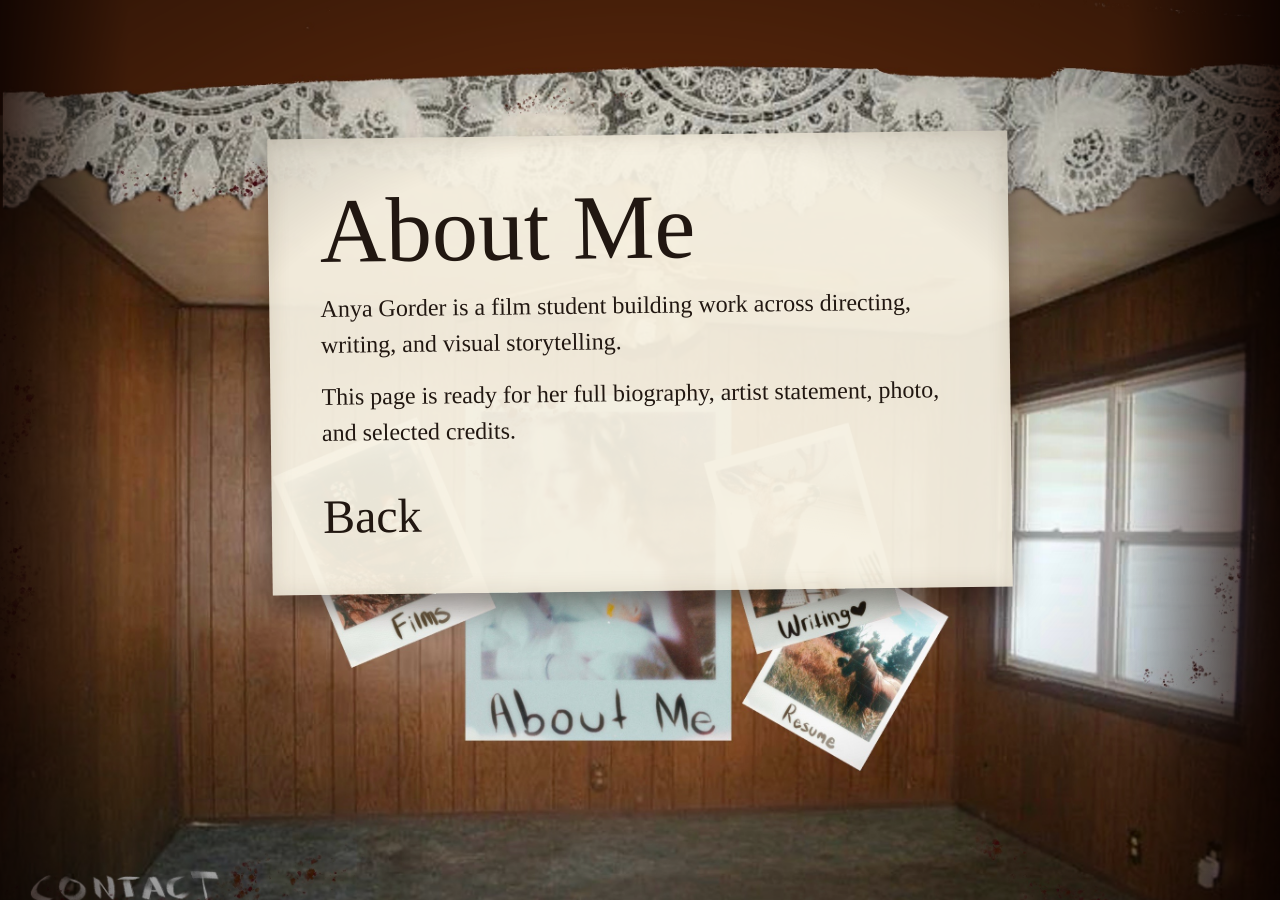
==== about.html @ 98b4d47c "Initial Anya portfolio site" ====
<!doctype html>
<html lang="en">
  <head>
    <meta charset="utf-8">
    <meta name="viewport" content="width=device-width, initial-scale=1">
    <title>About Me | Anya Gorder</title>
    <link rel="stylesheet" href="styles.css">
  </head>
  <body class="content-page">
    <main class="room">
      <div class="paint-strip" aria-hidden="true"></div>
      <div class="lace" aria-hidden="true"></div>
      <div class="ceiling"><div class="fan" aria-hidden="true"><span></span><span></span><span></span><span></span><i></i></div></div>
      <div class="back-wall" aria-hidden="true"></div>
      <div class="left-wall" aria-hidden="true"></div>
      <div class="right-wall" aria-hidden="true"><div class="window"><span></span><span></span><span></span><span></span></div></div>
      <div class="floor" aria-hidden="true"></div>
      <section class="page-panel">
        <h1>About Me</h1>
        <p>Anya Gorder is a film student building work across directing, writing, and visual storytelling.</p>
        <p>This page is ready for her full biography, artist statement, photo, and selected credits.</p>
        <a class="back-home" href="index.html">Back</a>
      </section>
    </main>
  </body>
</html>
---- styles.css ----
:root {
  --paper: #f5f2e8;
  --ink: #1d1712;
  --blood: #661116;
}

* {
  box-sizing: border-box;
}

html,
body {
  min-height: 100%;
  margin: 0;
}

body {
  background: #170d08;
  color: var(--paper);
  font-family: "Marker Felt", "Bradley Hand", "Comic Sans MS", cursive;
  overflow-x: hidden;
}

a {
  color: inherit;
}

.room {
  position: relative;
  min-height: 100svh;
  width: 100vw;
  overflow: hidden;
  background: #170d08 url("assets/Background.jpeg") center center / cover no-repeat;
  isolation: isolate;
}

.room::before {
  content: "";
  position: absolute;
  inset: 0;
  pointer-events: none;
  background:
    radial-gradient(circle at 12% 96%, rgba(255, 255, 255, 0.16), transparent 2.5%),
    radial-gradient(circle at 96% 96%, rgba(255, 255, 255, 0.16), transparent 1.6%),
    linear-gradient(90deg, rgba(35, 14, 7, 0.8), transparent 10%, transparent 88%, rgba(35, 14, 7, 0.9)),
    radial-gradient(ellipse at center, transparent 48%, rgba(0, 0, 0, 0.46) 100%);
  mix-blend-mode: multiply;
  z-index: 20;
}

.home-page .room::before {
  display: none;
}

.paint-strip,
.lace,
.ceiling,
.back-wall,
.left-wall,
.right-wall,
.floor,
.speckles {
  display: none;
}

.paint-strip {
  position: absolute;
  top: 2.3%;
  left: -1.5%;
  width: 103%;
  height: 9.2%;
  background: #5b2308;
  border-top: 10px solid #050505;
  border-bottom: 10px solid #050505;
  clip-path: polygon(0 0, 11% 0, 14% 3%, 15% 17%, 15.3% 54%, 14.5% 67%, 23% 63%, 42% 58%, 58% 58%, 70% 62%, 86% 67%, 100% 64%, 100% 100%, 0 100%);
  transform: rotate(-0.8deg);
  z-index: 10;
}

.paint-strip::after {
  content: "";
  position: absolute;
  inset: 6px 0 auto 14.4%;
  height: 9px;
  background: #020202;
  transform: rotate(0.6deg);
}

.lace {
  position: absolute;
  top: 10.6%;
  left: 0;
  right: 0;
  height: 15.7%;
  z-index: 9;
  opacity: 0.92;
  filter: contrast(1.35) grayscale(0.7);
  background:
    radial-gradient(circle at 6% 58%, transparent 0 39px, rgba(236, 236, 226, 0.9) 40px 65px, transparent 66px),
    radial-gradient(circle at 14% 10%, transparent 0 35px, rgba(236, 236, 226, 0.88) 36px 61px, transparent 62px),
    radial-gradient(circle at 24% 54%, transparent 0 46px, rgba(236, 236, 226, 0.9) 47px 77px, transparent 78px),
    radial-gradient(circle at 34% 12%, transparent 0 39px, rgba(236, 236, 226, 0.9) 40px 66px, transparent 67px),
    radial-gradient(circle at 47% 57%, transparent 0 51px, rgba(236, 236, 226, 0.92) 52px 83px, transparent 84px),
    radial-gradient(circle at 61% 8%, transparent 0 38px, rgba(236, 236, 226, 0.86) 39px 64px, transparent 65px),
    radial-gradient(circle at 75% 56%, transparent 0 48px, rgba(236, 236, 226, 0.9) 49px 78px, transparent 79px),
    radial-gradient(circle at 89% 14%, transparent 0 40px, rgba(236, 236, 226, 0.88) 41px 66px, transparent 67px),
    repeating-radial-gradient(circle at 50% 0%, rgba(30, 30, 30, 0.36) 0 2px, transparent 3px 11px),
    linear-gradient(180deg, #d8d9cf, #efeee4 39%, rgba(238, 238, 229, 0.86) 67%, transparent 68%);
  background-size: auto, auto, auto, auto, auto, auto, auto, auto, 145px 145px, auto;
  clip-path: polygon(0 0, 100% 0, 100% 68%, 98% 63%, 96% 85%, 93% 66%, 90% 75%, 87% 61%, 84% 83%, 81% 65%, 78% 72%, 75% 57%, 71% 84%, 68% 63%, 64% 76%, 61% 58%, 57% 83%, 53% 63%, 49% 74%, 45% 58%, 41% 82%, 38% 61%, 34% 77%, 31% 60%, 27% 86%, 23% 64%, 20% 75%, 16% 59%, 13% 86%, 9% 66%, 6% 76%, 3% 63%, 0 75%);
}

.ceiling {
  position: absolute;
  top: 13%;
  left: 2.5%;
  width: 95%;
  height: 33%;
  background:
    radial-gradient(ellipse at 51% 43%, rgba(255, 246, 207, 0.22), transparent 24%),
    linear-gradient(180deg, #a98962, #b69570 57%, #8a6545);
  clip-path: polygon(7% 0, 93% 0, 100% 79%, 76% 100%, 25% 98%, 0 78%);
  box-shadow: inset 0 -12px 24px rgba(34, 13, 4, 0.4);
  z-index: 1;
}

.fan {
  position: absolute;
  top: 26%;
  left: 50%;
  width: 15.5vw;
  height: 13vw;
  transform: translateX(-50%) rotate(3deg);
  opacity: 0.82;
}

.fan span {
  position: absolute;
  left: 50%;
  top: 47%;
  width: 12vw;
  height: 1.2vw;
  transform-origin: left center;
  border-radius: 60% 12% 12% 60%;
  background: linear-gradient(90deg, #d6af6a, #b58039);
  box-shadow: 0 2px 8px rgba(41, 19, 6, 0.35);
}

.fan span:nth-child(1) {
  transform: rotate(6deg);
}

.fan span:nth-child(2) {
  transform: rotate(95deg);
}

.fan span:nth-child(3) {
  transform: rotate(184deg);
}

.fan span:nth-child(4) {
  transform: rotate(273deg);
}

.fan i {
  position: absolute;
  top: 37%;
  left: 45%;
  width: 3.5vw;
  height: 3.5vw;
  border-radius: 50%;
  background:
    radial-gradient(circle at 45% 68%, #fff7d9 0 20%, transparent 21%),
    radial-gradient(circle at 72% 51%, #fff7d9 0 17%, transparent 18%),
    #bd8b47;
  box-shadow: 0 0 0 1.5vw rgba(150, 86, 36, 0.34);
}

.back-wall,
.left-wall,
.right-wall,
.floor {
  position: absolute;
  z-index: 0;
}

.back-wall {
  left: 14%;
  right: 14%;
  top: 31.8%;
  height: 56%;
  background:
    repeating-linear-gradient(90deg, rgba(42, 17, 7, 0.34) 0 3px, transparent 4px 58px),
    linear-gradient(90deg, #8b502b, #9d6236 16%, #89502b 62%, #77411f);
  box-shadow: inset 0 0 44px rgba(28, 11, 4, 0.45);
}

.left-wall {
  left: 0;
  top: 23%;
  width: 25%;
  height: 67%;
  clip-path: polygon(0 0, 100% 37%, 100% 100%, 0 100%);
  background:
    repeating-linear-gradient(89deg, rgba(39, 15, 6, 0.35) 0 2px, transparent 3px 44px),
    linear-gradient(90deg, #6b371b, #8b4d28);
}

.right-wall {
  right: 0;
  top: 23%;
  width: 25%;
  height: 67%;
  clip-path: polygon(0 37%, 100% 0, 100% 100%, 0 100%);
  background:
    repeating-linear-gradient(90deg, rgba(41, 15, 7, 0.36) 0 2px, transparent 3px 47px),
    linear-gradient(90deg, #77401f, #5a2d17);
}

.window {
  position: absolute;
  top: 31%;
  left: 30%;
  width: 66%;
  height: 28%;
  transform: perspective(45vw) rotateY(-8deg);
  border: 7px solid #4f2a18;
  background: #e8f3ef;
  box-shadow: 0 3px 18px rgba(12, 6, 3, 0.42);
}

.window span {
  position: absolute;
  background: rgba(63, 45, 33, 0.46);
}

.window span:nth-child(1),
.window span:nth-child(2) {
  width: 4px;
  top: 0;
  bottom: 0;
}

.window span:nth-child(1) {
  left: 50%;
}

.window span:nth-child(2) {
  display: none;
}

.window span:nth-child(3),
.window span:nth-child(4) {
  height: 4px;
  left: 0;
  right: 0;
}

.window span:nth-child(3) {
  top: 51%;
}

.window span:nth-child(4) {
  display: none;
}

.floor {
  left: 0;
  right: 0;
  bottom: 0;
  height: 14.5%;
  background:
    radial-gradient(ellipse at 45% 15%, rgba(220, 220, 196, 0.13), transparent 31%),
    linear-gradient(180deg, #4d4e43, #33382f);
  clip-path: polygon(12% 0, 88% 0, 100% 100%, 0 100%);
}

.speckles {
  position: absolute;
  z-index: 12;
  pointer-events: none;
  opacity: 0.78;
  filter: blur(0.3px);
  background:
    radial-gradient(circle at 12% 9%, var(--blood) 0 2px, transparent 3px),
    radial-gradient(circle at 28% 66%, var(--blood) 0 3px, transparent 4px),
    radial-gradient(circle at 45% 34%, var(--blood) 0 2px, transparent 3px),
    radial-gradient(circle at 62% 78%, var(--blood) 0 2px, transparent 3px),
    radial-gradient(circle at 83% 18%, var(--blood) 0 3px, transparent 4px),
    radial-gradient(circle at 93% 51%, var(--blood) 0 2px, transparent 3px);
  background-size: 52px 65px;
}

.speckles-left {
  left: 0;
  top: 19%;
  width: 15%;
  height: 56%;
}

.speckles-right {
  right: 0;
  top: 12%;
  width: 13%;
  height: 69%;
}

.speckles-bottom {
  left: 0;
  bottom: 0;
  width: 36%;
  height: 16%;
}

.polaroids {
  position: absolute;
  inset: 0;
  z-index: 14;
}

.polaroid {
  position: absolute;
  display: block;
  text-decoration: none;
  filter: drop-shadow(0 12px 14px rgba(21, 8, 3, 0.38));
  transition: transform 160ms ease, filter 160ms ease;
  -webkit-tap-highlight-color: transparent;
}

.polaroid:focus-visible {
  outline: 4px solid rgba(255, 255, 255, 0.72);
  outline-offset: 8px;
}

.polaroid:hover {
  filter: drop-shadow(0 17px 18px rgba(18, 7, 3, 0.5));
}

.home-page .polaroid {
  filter: none;
}

.home-page .polaroid:hover {
  filter: none;
}

.home-page .polaroid img,
.home-page .fallback-card {
  display: none;
}

.polaroid img,
.fallback-card {
  display: block;
  width: 100%;
  height: 100%;
}

.polaroid img {
  object-fit: contain;
}

.polaroid img[src] {
  position: relative;
  z-index: 2;
}

.polaroid img:not([complete]),
.polaroid img[alt] {
  font-size: 0;
}

.fallback-card {
  position: absolute;
  inset: 0;
  z-index: 1;
  padding: 7.5% 7.5% 18%;
  background: #f8f5ec;
  box-shadow: inset 0 0 18px rgba(47, 35, 26, 0.16);
}

.fallback-card b {
  display: block;
  width: 100%;
  height: 100%;
  filter: saturate(0.9) contrast(0.9);
  box-shadow: inset 0 0 20px rgba(255, 255, 255, 0.3);
}

.fallback-card em {
  position: absolute;
  left: 10%;
  right: 7%;
  bottom: 2%;
  color: #2b221b;
  font-size: clamp(23px, 4.4vw, 74px);
  font-style: normal;
  line-height: 1;
  text-align: center;
}

.fallback-about b {
  background:
    radial-gradient(ellipse at 37% 50%, rgba(240, 255, 255, 0.72), rgba(205, 225, 221, 0.62) 27%, transparent 39%),
    radial-gradient(circle at 54% 18%, #3d2a1f 0 10%, transparent 20%),
    linear-gradient(90deg, rgba(223, 238, 236, 0.8), rgba(116, 76, 63, 0.62)),
    #c7a18a;
}

.fallback-films b {
  background:
    radial-gradient(ellipse at 62% 41%, #d4d7c8 0 7%, transparent 14%),
    radial-gradient(ellipse at 45% 41%, #e8e8de 0 7%, transparent 14%),
    linear-gradient(110deg, #5b321f, #202123 48%, #8d4d31);
}

.fallback-writing b {
  background:
    radial-gradient(ellipse at 18% 26%, #87512b 0 21%, transparent 34%),
    radial-gradient(ellipse at 58% 75%, #f8f2da 0 18%, transparent 24%),
    linear-gradient(135deg, #dad4c6, #efe9d6);
}

.fallback-resume b {
  background:
    radial-gradient(ellipse at 61% 56%, #8a5031 0 17%, transparent 28%),
    linear-gradient(180deg, #c8f2ee, #f8efc6 44%, #7a6843);
}

.polaroid-films {
  left: 21.5%;
  top: 47.5%;
  width: 18.6%;
  aspect-ratio: 0.757;
  transform: rotate(-20deg);
}

.polaroid-films:hover {
  transform: rotate(-18deg) translateY(-0.5vw);
}

.polaroid-about {
  left: 36.2%;
  top: 44.4%;
  width: 21.2%;
  aspect-ratio: 0.771;
  transform: rotate(0deg);
  z-index: 3;
}

.polaroid-about:hover {
  transform: translateY(-0.45vw) scale(1.01);
}

.polaroid-writing {
  left: 54.9%;
  top: 47.2%;
  width: 16.2%;
  aspect-ratio: 0.757;
  transform: rotate(-15deg);
  z-index: 4;
}

.polaroid-writing:hover {
  transform: rotate(-13deg) translateY(-0.45vw);
}

.polaroid-resume {
  left: 59.5%;
  top: 63.8%;
  width: 15.2%;
  aspect-ratio: 0.766;
  transform: rotate(24deg);
  z-index: 2;
}

.polaroid-resume:hover {
  transform: rotate(22deg) translateY(-0.4vw);
}

.contact-link {
  position: absolute;
  left: 2.3%;
  bottom: 2.7%;
  z-index: 15;
  color: rgba(255, 255, 255, 0.92);
  text-decoration: none;
  font-size: clamp(28px, 4.2vw, 84px);
  line-height: 0.8;
  letter-spacing: 0;
  text-shadow:
    2px 2px 0 rgba(0, 0, 0, 0.34),
    -1px 1px 0 rgba(255, 255, 255, 0.2);
  transform: rotate(-2deg);
}

.home-page .contact-link {
  width: 17%;
  height: 8%;
  color: transparent;
  text-shadow: none;
}

.contact-link:hover,
.contact-link:focus-visible {
  color: #fff;
}

.content-page .room {
  min-height: 100svh;
}

.page-panel {
  position: relative;
  z-index: 16;
  width: min(740px, calc(100vw - 34px));
  margin: 15svh auto 8svh;
  padding: clamp(26px, 4vw, 54px);
  color: #211711;
  background: rgba(247, 242, 227, 0.94);
  box-shadow: 0 16px 28px rgba(20, 7, 2, 0.45), inset 0 0 22px rgba(90, 62, 38, 0.14);
  transform: rotate(-0.7deg);
}

.page-panel h1 {
  margin: 0 0 18px;
  font-size: clamp(46px, 8vw, 92px);
  font-weight: 400;
  line-height: 0.9;
  letter-spacing: 0;
}

.page-panel p,
.page-panel li {
  font-family: Georgia, "Times New Roman", serif;
  font-size: clamp(18px, 2vw, 24px);
  line-height: 1.5;
}

.page-panel p {
  margin: 0 0 16px;
}

.page-panel ul {
  margin: 0;
  padding-left: 24px;
}

.back-home {
  display: inline-block;
  margin-top: 22px;
  color: #211711;
  font-size: clamp(28px, 4vw, 48px);
  text-decoration: none;
}

.back-home:hover,
.back-home:focus-visible {
  text-decoration: underline;
}

@media (max-aspect-ratio: 1/1) {
  .room {
    min-height: 100svh;
  }

  .paint-strip {
    height: 8.5%;
  }

  .lace {
    top: 9.7%;
    height: 12%;
  }

  .ceiling {
    top: 13%;
    left: -26%;
    width: 152%;
    height: 25%;
  }

  .fan {
    width: 26vw;
    height: 23vw;
  }

  .back-wall {
    left: 0;
    right: 0;
    top: 32%;
    height: 58%;
  }

  .left-wall,
  .right-wall {
    opacity: 0.42;
  }

  .floor {
    height: 19%;
  }

  .polaroid-about {
    left: 30%;
    top: 43%;
    width: 48%;
  }

  .polaroid-films {
    left: 11%;
    top: 49%;
    width: 34%;
  }

  .polaroid-writing {
    left: 61%;
    top: 48.5%;
    width: 33%;
  }

  .polaroid-resume {
    left: 61%;
    top: 62%;
    width: 30%;
  }

  .contact-link {
    left: 4%;
    bottom: 3%;
  }
}
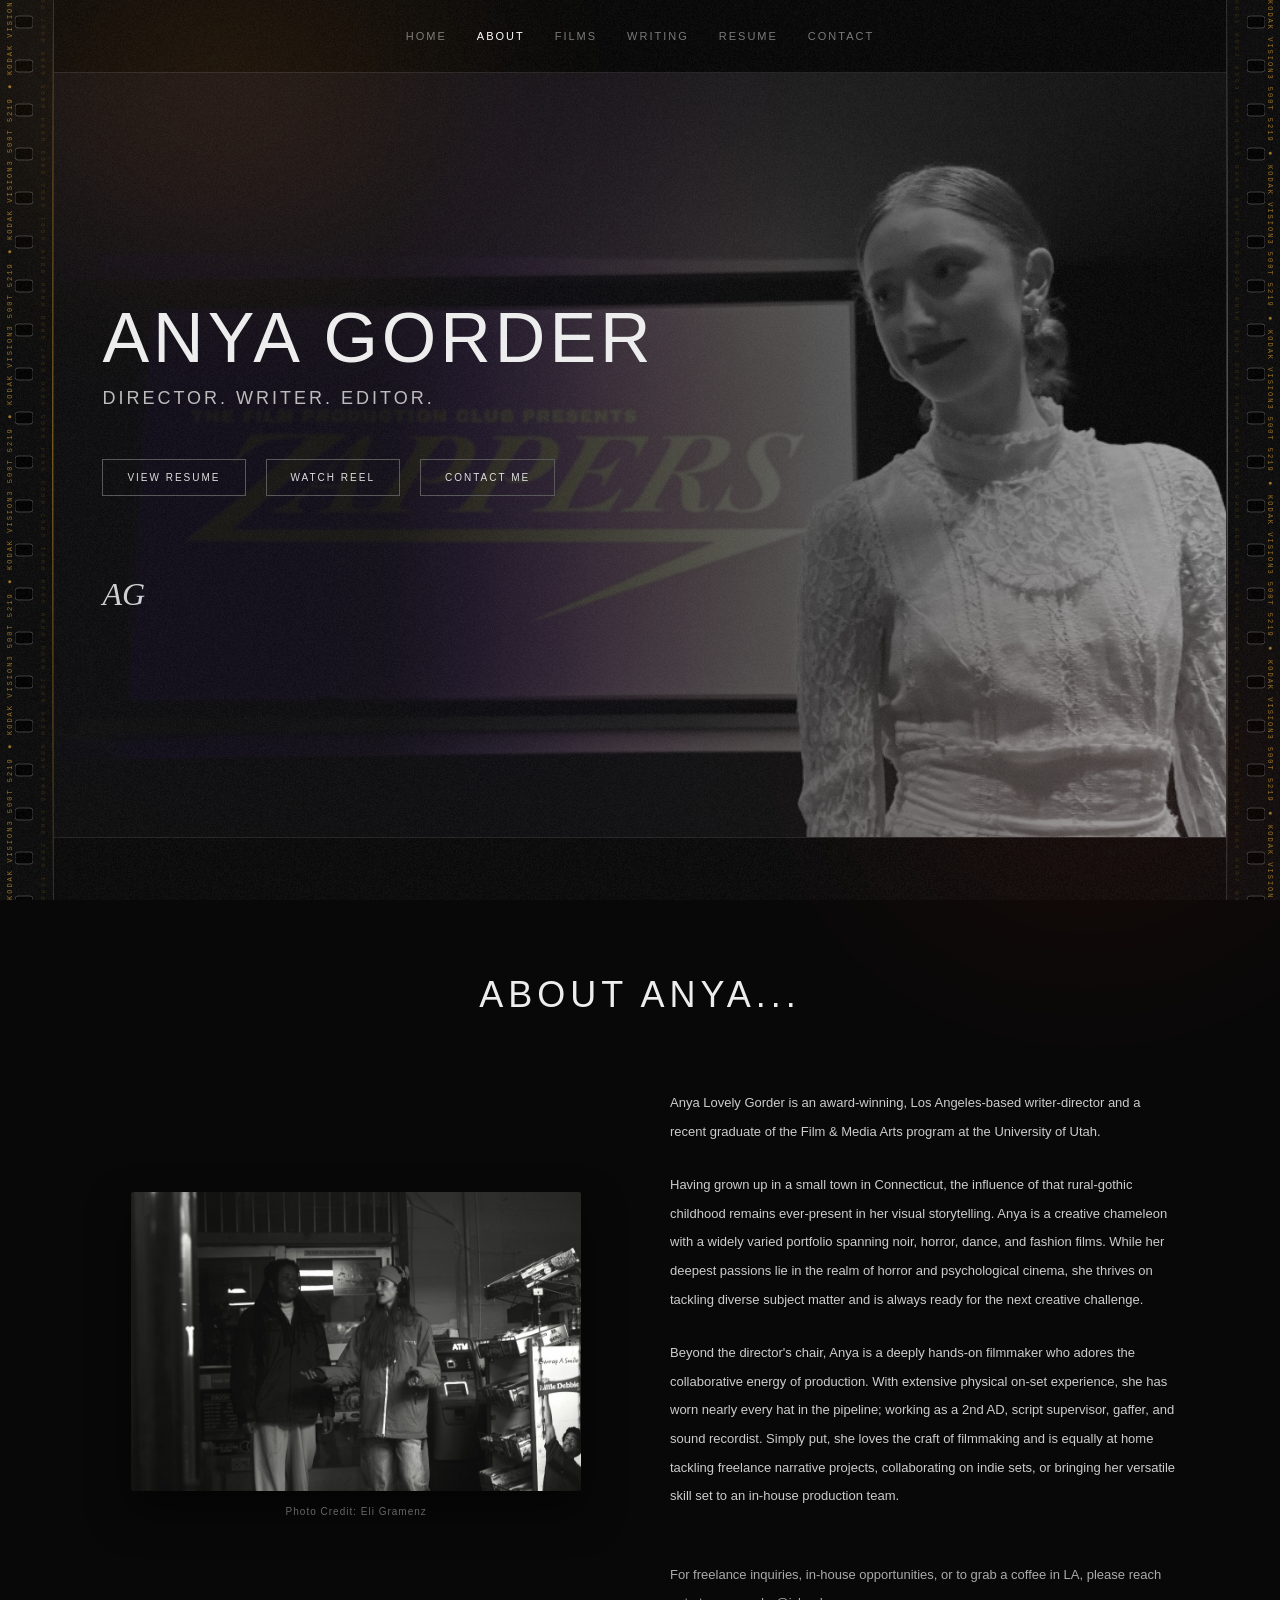
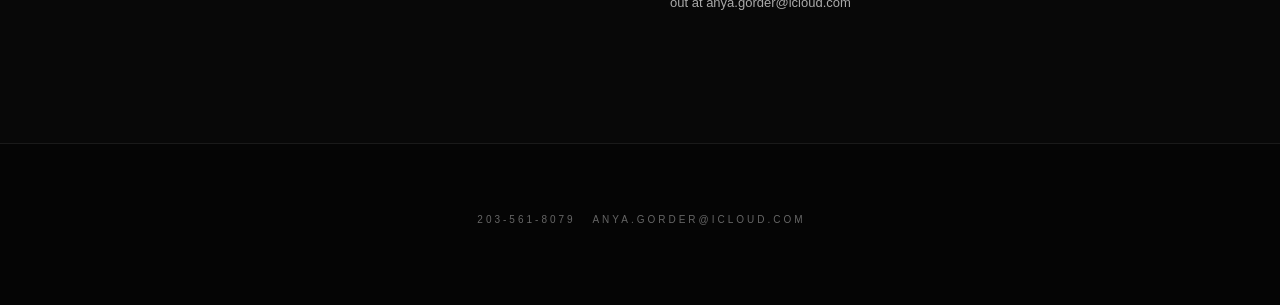
==== commit 4e2f1b86: "Add Oracle deploy script and publish site assets" ====
--- a/about.html
+++ b/about.html
@@ -3,24 +3,56 @@
   <head>
     <meta charset="utf-8">
     <meta name="viewport" content="width=device-width, initial-scale=1">
-    <title>About Me | Anya Gorder</title>
+    <title>About | Anya Gorder</title>
     <link rel="stylesheet" href="styles.css">
   </head>
-  <body class="content-page">
-    <main class="room">
-      <div class="paint-strip" aria-hidden="true"></div>
-      <div class="lace" aria-hidden="true"></div>
-      <div class="ceiling"><div class="fan" aria-hidden="true"><span></span><span></span><span></span><span></span><i></i></div></div>
-      <div class="back-wall" aria-hidden="true"></div>
-      <div class="left-wall" aria-hidden="true"></div>
-      <div class="right-wall" aria-hidden="true"><div class="window"><span></span><span></span><span></span><span></span></div></div>
-      <div class="floor" aria-hidden="true"></div>
-      <section class="page-panel">
-        <h1>About Me</h1>
-        <p>Anya Gorder is a film student building work across directing, writing, and visual storytelling.</p>
-        <p>This page is ready for her full biography, artist statement, photo, and selected credits.</p>
-        <a class="back-home" href="index.html">Back</a>
-      </section>
+  <body class="cinematic-about">
+    <nav class="cinematic-nav">
+      <a href="index.html">HOME</a>
+      <a href="about.html" class="active">ABOUT</a>
+      <a href="films.html">FILMS</a>
+      <a href="writing.html">WRITING</a>
+      <a href="resume.html">RESUME</a>
+      <a href="contact.html">CONTACT</a>
+    </nav>
+    
+    <header class="cinematic-hero">
+      <div class="hero-content">
+        <h1>ANYA GORDER</h1>
+        <h2>DIRECTOR. WRITER. EDITOR.</h2>
+        <div class="hero-buttons">
+          <a href="resume.html" class="btn-outline">VIEW RESUME</a>
+          <a href="films.html" class="btn-outline">WATCH REEL</a>
+          <a href="contact.html" class="btn-outline">CONTACT ME</a>
+        </div>
+        <div class="hero-logo">
+          <span>AG</span>
+        </div>
+      </div>
+    </header>
+
+    <main class="cinematic-main">
+      <h3 class="section-title">ABOUT ANYA...</h3>
+      <div class="bio-container">
+        <div class="bio-image-col">
+          <img src="assets/about_atm.jpg" alt="Anya and crew member by an ATM" class="bio-portrait">
+          <p class="photo-credit">Photo Credit: Eli Gramenz</p>
+        </div>
+        <div class="bio-text-col">
+          <p>Anya Lovely Gorder is an award-winning, Los Angeles-based writer-director and a recent graduate of the Film & Media Arts program at the University of Utah.</p>
+          
+          <p>Having grown up in a small town in Connecticut, the influence of that rural-gothic childhood remains ever-present in her visual storytelling. Anya is a creative chameleon with a widely varied portfolio spanning noir, horror, dance, and fashion films. While her deepest passions lie in the realm of horror and psychological cinema, she thrives on tackling diverse subject matter and is always ready for the next creative challenge.</p>
+          
+          <p>Beyond the director's chair, Anya is a deeply hands-on filmmaker who adores the collaborative energy of production. With extensive physical on-set experience, she has worn nearly every hat in the pipeline; working as a 2nd AD, script supervisor, gaffer, and sound recordist. Simply put, she loves the craft of filmmaking and is equally at home tackling freelance narrative projects, collaborating on indie sets, or bringing her versatile skill set to an in-house production team.</p>
+          
+          <p class="bio-footer-text">For freelance inquiries, in-house opportunities, or to grab a coffee in LA, please reach out at anya.gorder@icloud.com</p>
+        </div>
+      </div>
     </main>
+
+    <footer class="cinematic-footer">
+      <p>203-561-8079&nbsp;&nbsp; ANYA.GORDER@ICLOUD.COM</p>
+    </footer>
+    <script src="film-effects.js"></script>
   </body>
 </html>
--- a/styles.css
+++ b/styles.css
@@ -2,10 +2,27 @@
   --paper: #f5f2e8;
   --ink: #1d1712;
   --blood: #661116;
+  --hand-font: "Faith Collapsing", "Marker Felt", "Bradley Hand", "Comic Sans MS", cursive;
+}
+
+@font-face {
+  font-family: "Faith Collapsing";
+  font-style: normal;
+  font-weight: 400;
+  font-display: swap;
+  src: url("assets/fonts/Faith%20Collapsing.ttf") format("truetype");
 }
 
 * {
   box-sizing: border-box;
+  /* Hide scrollbar for IE, Edge and Firefox */
+  -ms-overflow-style: none;
+  scrollbar-width: none;
+}
+
+/* Hide scrollbar for Chrome, Safari and Opera */
+::-webkit-scrollbar {
+  display: none;
 }
 
 html,
@@ -17,7 +34,7 @@
 body {
   background: #170d08;
   color: var(--paper);
-  font-family: "Marker Felt", "Bradley Hand", "Comic Sans MS", cursive;
+  font-family: var(--hand-font);
   overflow-x: hidden;
 }
 
@@ -337,16 +354,34 @@
 }
 
 .home-page .polaroid {
+  z-index: 16;
   filter: none;
 }
 
-.home-page .polaroid:hover {
+.home-page .polaroid:hover,
+.home-page .polaroid:focus-visible {
+  z-index: 30;
   filter: none;
 }
 
-.home-page .polaroid img,
 .home-page .fallback-card {
   display: none;
+}
+
+.home-page .polaroid img {
+  display: block;
+  opacity: 0;
+  pointer-events: none;
+  transform: scale(0.98);
+  transform-origin: center center;
+  transition: opacity 150ms ease, transform 180ms ease;
+  filter: drop-shadow(0 22px 20px rgba(14, 6, 3, 0.55));
+}
+
+.home-page .polaroid:hover img,
+.home-page .polaroid:focus-visible img {
+  opacity: 1;
+  transform: translateY(-8%) scale(1.14);
 }
 
 .polaroid img,
@@ -485,7 +520,7 @@
   z-index: 15;
   color: rgba(255, 255, 255, 0.92);
   text-decoration: none;
-  font-size: clamp(28px, 4.2vw, 84px);
+  font-size: clamp(30px, 4vw, 78px);
   line-height: 0.8;
   letter-spacing: 0;
   text-shadow:
@@ -495,10 +530,11 @@
 }
 
 .home-page .contact-link {
-  width: 17%;
-  height: 8%;
-  color: transparent;
-  text-shadow: none;
+  color: rgba(255, 255, 255, 0.96);
+  padding: 0.15em 0.18em 0.05em;
+  text-shadow:
+    3px 3px 0 rgba(0, 0, 0, 0.42),
+    -1px 1px 0 rgba(255, 255, 255, 0.22);
 }
 
 .contact-link:hover,
@@ -559,6 +595,122 @@
   text-decoration: underline;
 }
 
+/* About Page Specific Styles */
+.back-btn {
+  position: absolute;
+  top: 20px;
+  left: 22px;
+  font-family: var(--hand-font);
+  font-size: clamp(18px, 2.5vw, 28px);
+  color: #211711;
+  text-decoration: none;
+  display: inline-flex;
+  align-items: center;
+  gap: 4px;
+  opacity: 0.8;
+  transition: opacity 0.2s ease, transform 0.2s ease;
+  z-index: 10;
+}
+
+.back-btn:hover {
+  opacity: 1;
+  transform: translateX(-4px);
+}
+
+.about-content {
+  display: grid;
+  grid-template-columns: 1.25fr 0.75fr;
+  gap: 36px;
+  margin-top: 24px;
+  align-items: start;
+}
+
+.about-text-column {
+  display: flex;
+  flex-direction: column;
+}
+
+.about-text-column h1 {
+  margin-top: 10px;
+}
+
+.about-media-column {
+  display: flex;
+  justify-content: center;
+  align-items: center;
+  padding: 10px;
+}
+
+.polaroid-photo-frame {
+  position: relative;
+  background: #f8f5ec;
+  padding: 12px 12px 24px 12px;
+  box-shadow: 0 8px 16px rgba(0, 0, 0, 0.25), inset 0 0 10px rgba(47, 35, 26, 0.1);
+  transform: rotate(2deg);
+  max-width: 250px;
+  width: 100%;
+  transition: transform 0.3s ease;
+}
+
+.polaroid-photo-frame:hover {
+  transform: rotate(0deg) scale(1.03);
+}
+
+.polaroid-photo-inner {
+  background: #2b221b;
+  width: 100%;
+  aspect-ratio: 1;
+  overflow: hidden;
+  box-shadow: inset 0 0 10px rgba(0, 0, 0, 0.6);
+  display: flex;
+  justify-content: center;
+  align-items: center;
+}
+
+.polaroid-image {
+  width: 100%;
+  height: 100%;
+  object-fit: cover;
+  filter: sepia(0.15) contrast(0.95);
+}
+
+.polaroid-caption {
+  font-family: var(--hand-font);
+  color: #2b221b;
+  font-size: clamp(18px, 2.2vw, 26px);
+  text-align: center;
+  margin-top: 12px;
+  line-height: 1;
+}
+
+.tape-strip {
+  position: absolute;
+  top: -14px;
+  left: 50%;
+  transform: translateX(-50%) rotate(-3deg);
+  width: 80px;
+  height: 24px;
+  background-color: rgba(226, 212, 178, 0.55);
+  backdrop-filter: blur(1px);
+  box-shadow: 0 1px 2px rgba(0, 0, 0, 0.05);
+  border-left: 2px dashed rgba(255, 255, 255, 0.3);
+  border-right: 2px dashed rgba(255, 255, 255, 0.3);
+  z-index: 5;
+}
+
+/* Responsive adjustments for About Page */
+@media (max-width: 768px) {
+  .about-content {
+    grid-template-columns: 1fr;
+    gap: 40px;
+  }
+
+  .about-media-column {
+    order: -1;
+    margin-top: 20px;
+  }
+}
+
 @media (max-aspect-ratio: 1/1) {
   .room {
     min-height: 100svh;
@@ -630,3 +782,1448 @@
     bottom: 3%;
   }
 }
+
+/* ========================================================
+   CINEMATIC ABOUT PAGE (DARK THEME)
+   ======================================================== */
+.cinematic-about {
+  background-color: #0c0c0c;
+  color: #ededed;
+  font-family: -apple-system, BlinkMacSystemFont, "Segoe UI", Roboto, Helvetica, Arial, sans-serif;
+  margin: 0;
+  padding: 0;
+  overflow-x: hidden;
+}
+
+.cinematic-nav {
+  display: flex;
+  justify-content: center;
+  align-items: center;
+  gap: 30px;
+  padding: 30px 20px;
+  background-color: #050505;
+  border-bottom: 1px solid #222;
+}
+
+.cinematic-nav a {
+  color: #777;
+  text-decoration: none;
+  font-size: 11px;
+  letter-spacing: 2px;
+  text-transform: uppercase;
+  transition: color 0.3s ease;
+}
+
+.cinematic-nav a:hover,
+.cinematic-nav a.active {
+  color: #fff;
+}
+
+.cinematic-hero {
+  position: relative;
+  display: flex;
+  align-items: center;
+  justify-content: flex-start;
+  padding: 100px 8%;
+  min-height: 85vh;
+  background-color: #000;
+  background-image: 
+    linear-gradient(to right, rgba(12, 12, 12, 0.95) 30%, rgba(12, 12, 12, 0.3) 100%), 
+    linear-gradient(to right, transparent 35%, #000 65%),
+    url('assets/about_presentation.jpg');
+  background-blend-mode: normal, color, normal;
+  background-size: cover;
+  background-position: right 20%;
+  border-bottom: 1px solid #222;
+}
+
+.hero-content {
+  max-width: 600px;
+  z-index: 2;
+}
+
+.hero-content h1 {
+  font-size: clamp(40px, 6vw, 70px);
+  font-weight: 300;
+  margin: 0;
+  letter-spacing: 4px;
+}
+
+.hero-content h2 {
+  font-size: clamp(14px, 2vw, 18px);
+  font-weight: 400;
+  letter-spacing: 3px;
+  color: #bbb;
+  margin-top: 10px;
+  margin-bottom: 50px;
+}
+
+.hero-buttons {
+  display: flex;
+  gap: 20px;
+  flex-wrap: wrap;
+}
+
+.btn-outline {
+  display: inline-block;
+  padding: 12px 24px;
+  border: 1px solid #555;
+  color: #ddd;
+  text-decoration: none;
+  font-size: 10px;
+  letter-spacing: 2px;
+  text-transform: uppercase;
+  transition: all 0.3s ease;
+}
+
+.btn-outline:hover {
+  border-color: #fff;
+  color: #fff;
+  background-color: rgba(255, 255, 255, 0.05);
+}
+
+.hero-logo {
+  margin-top: 80px;
+  font-size: 32px;
+  font-family: serif;
+  font-style: italic;
+  color: #fff;
+  opacity: 0.8;
+}
+
+.cinematic-main {
+  padding: 100px 8%;
+  background-color: #080808;
+}
+
+.section-title {
+  font-size: clamp(24px, 4vw, 36px);
+  font-weight: 300;
+  letter-spacing: 5px;
+  margin-bottom: 60px;
+  text-align: center;
+}
+
+.bio-container {
+  display: grid;
+  grid-template-columns: 1fr 1fr;
+  gap: 60px;
+  align-items: center;
+  max-width: 1200px;
+  margin: 0 auto;
+}
+
+.bio-image-col {
+  display: flex;
+  flex-direction: column;
+  align-items: center;
+}
+
+.bio-portrait {
+  width: 100%;
+  max-width: 450px;
+  height: auto;
+  border-radius: 2px;
+  box-shadow: 0 20px 40px rgba(0, 0, 0, 0.5);
+}
+
+.photo-credit {
+  font-size: 10px;
+  color: #666;
+  margin-top: 15px;
+  letter-spacing: 1px;
+}
+
+.bio-text-col {
+  color: #ccc;
+  font-size: 13px;
+  line-height: 2.2;
+  text-align: left;
+  max-width: 550px;
+}
+
+.bio-text-col p {
+  margin-bottom: 25px;
+}
+
+.bio-text-col em {
+  font-style: italic;
+  color: #fff;
+}
+
+.bio-footer-text {
+  margin-top: 50px;
+  color: #aaa;
+}
+
+.cinematic-footer {
+  padding: 60px 20px;
+  background-color: #050505;
+  text-align: center;
+  border-top: 1px solid #1a1a1a;
+}
+
+.cinematic-footer p {
+  font-size: 10px;
+  letter-spacing: 3px;
+  margin-right: -3px;
+  color: #666;
+  margin-bottom: 20px;
+}
+
+.social-icons {
+  display: flex;
+  justify-content: center;
+  gap: 20px;
+}
+
+.social-icons a {
+  color: #fff;
+  text-decoration: none;
+  font-size: 14px;
+  font-family: serif;
+  font-style: italic;
+  opacity: 0.7;
+  transition: opacity 0.3s;
+}
+
+.social-icons a:hover {
+  opacity: 1;
+}
+
+@media (max-width: 900px) {
+  .bio-container {
+    grid-template-columns: 1fr;
+  }
+
+  .bio-text-col {
+    text-align: left;
+    margin: 0 auto;
+  }
+
+  .cinematic-hero {
+    background-position: center;
+  }
+}
+
+/* ========================================================
+   CINEMATIC FILMS PAGE
+   ======================================================== */
+.cinematic-theme {
+  background-color: #080808;
+  color: #ededed;
+  font-family: -apple-system, BlinkMacSystemFont, "Segoe UI", Roboto, Helvetica, Arial, sans-serif;
+  margin: 0;
+  padding: 0;
+  overflow-x: hidden;
+}
+
+.cinematic-film-hero {
+  position: relative;
+  width: 100vw;
+  height: 70vh;
+  overflow: hidden;
+  display: flex;
+  align-items: center;
+  border-bottom: 1px solid #222;
+}
+
+.hero-video {
+  position: absolute;
+  top: 50%;
+  left: 50%;
+  min-width: 100%;
+  min-height: 100%;
+  width: auto;
+  height: auto;
+  transform: translateX(-50%) translateY(-50%);
+  z-index: 1;
+  object-fit: cover;
+}
+
+.hero-film-overlay {
+  position: absolute;
+  inset: 0;
+  background: linear-gradient(90deg, rgba(8, 8, 8, 1) 0%, rgba(8, 8, 8, 0.4) 50%, rgba(8, 8, 8, 0) 100%);
+  z-index: 2;
+}
+
+.hero-film-content {
+  position: absolute;
+  z-index: 3;
+  left: 4%;
+  top: 50%;
+  transform: translateY(-50%);
+  opacity: 0;
+  animation: initialFadeIn 2s ease-out forwards, moveToCorner 2s 3s cubic-bezier(0.25, 1, 0.5, 1) forwards;
+}
+
+.film-title {
+  font-family: "Cinzel", serif;
+  font-size: 6rem;
+  letter-spacing: 0.15em;
+  color: #fff;
+  margin: 0;
+  line-height: 1.1;
+  animation: shrinkTitle 2s 3s cubic-bezier(0.25, 1, 0.5, 1) forwards;
+}
+
+.film-director {
+  font-family: "Inter", sans-serif;
+  font-weight: 300;
+  font-size: 1.5rem;
+  letter-spacing: 0.2em;
+  color: #ddd;
+  margin: 0;
+  opacity: 0;
+  animation: fadeInDirector 1.5s 4.5s forwards;
+}
+
+@keyframes initialFadeIn {
+  0% { opacity: 0; }
+  100% { opacity: 1; }
+}
+
+@keyframes moveToCorner {
+  0% {
+    top: 50%;
+    transform: translateY(-50%);
+  }
+  100% {
+    top: 100%;
+    transform: translateY(calc(-100% - 50px));
+  }
+}
+
+@keyframes shrinkTitle {
+  0% { font-size: 6rem; }
+  100% { font-size: 3rem; }
+}
+
+@keyframes fadeInDirector {
+  0% { opacity: 0; transform: translateY(10px); }
+  100% { opacity: 1; transform: translateY(0); }
+}
+
+/* Accordion Gallery */
+.accordion-gallery {
+  display: flex;
+  flex-direction: row;
+  width: 100%;
+  height: 60vh;
+  max-height: 600px;
+  min-height: 400px;
+  overflow: hidden;
+  margin: 0 auto 100px;
+  border: 1px solid #222;
+}
+
+.accordion-item {
+  flex: 1;
+  position: relative;
+  overflow: hidden;
+  transition: flex 0.6s cubic-bezier(0.25, 0.8, 0.25, 1);
+  cursor: pointer;
+  border-right: 1px solid #222;
+}
+
+.accordion-item:last-child {
+  border-right: none;
+}
+
+.accordion-item:hover {
+  flex: 4;
+}
+
+.accordion-bg {
+  position: absolute;
+  top: 0;
+  left: 0;
+  width: 100%;
+  height: 100%;
+  object-fit: cover;
+  transition: transform 0.6s ease;
+  filter: grayscale(0.2) brightness(0.7) saturate(1.1);
+}
+
+.accordion-item:nth-child(1) .accordion-bg {
+  object-position: 80% center;
+  transform: scale(2.2);
+  transform-origin: 80% center;
+}
+
+.accordion-item:nth-child(1):hover .accordion-bg {
+  transform: scale(2.0);
+}
+
+.accordion-item:nth-child(4) .accordion-bg {
+  object-position: 25% center;
+}
+
+.accordion-item:hover .accordion-bg {
+  transform: scale(1.05);
+  filter: grayscale(0) brightness(1.1) saturate(1.2);
+}
+
+.accordion-overlay {
+  position: absolute;
+  inset: 0;
+  background: linear-gradient(0deg, rgba(0, 0, 0, 0.9) 0%, rgba(0, 0, 0, 0.2) 50%, rgba(0, 0, 0, 0.6) 100%);
+}
+
+.accordion-content {
+  position: absolute;
+  inset: 0;
+  display: flex;
+  flex-direction: column;
+  justify-content: center;
+  align-items: center;
+  padding: 20px;
+}
+
+.vertical-title-wrapper {
+  display: flex;
+  align-items: center;
+  gap: 8px;
+  transition: opacity 0.3s;
+}
+
+.vertical-title {
+  writing-mode: vertical-rl;
+  text-orientation: mixed;
+  transform: rotate(180deg);
+  margin: 0;
+  color: #fff;
+  font-size: 20px;
+  letter-spacing: 4px;
+  font-weight: 300;
+  white-space: nowrap;
+}
+
+.vertical-role {
+  writing-mode: vertical-rl;
+  text-orientation: mixed;
+  transform: rotate(180deg);
+  margin: 0;
+  color: #c8922a;
+  font-size: 11px;
+  letter-spacing: 3px;
+  font-weight: 400;
+  text-transform: uppercase;
+  white-space: nowrap;
+}
+
+.expanded-info {
+  opacity: 0;
+  transform: translateY(20px);
+  transition: all 0.5s ease;
+  transition-delay: 0s;
+  text-align: center;
+  display: flex;
+  flex-direction: column;
+  align-items: center;
+  justify-content: flex-end;
+  height: 100%;
+  padding-bottom: 40px;
+  position: absolute;
+  width: 80%;
+  bottom: 0;
+  pointer-events: none;
+}
+
+.accordion-item:hover .vertical-title-wrapper {
+  opacity: 0;
+}
+
+.accordion-item:hover .expanded-info {
+  opacity: 1;
+  transform: translateY(0);
+  transition-delay: 0.2s;
+  pointer-events: auto;
+}
+
+.expanded-info h3 {
+  font-size: clamp(20px, 3vw, 32px);
+  margin: 0 0 10px 0;
+  letter-spacing: 3px;
+  font-weight: 400;
+}
+
+.expanded-info p {
+  font-size: 13px;
+  color: #ccc;
+  margin-bottom: 20px;
+  max-width: 400px;
+  line-height: 1.6;
+}
+
+.watch-btn {
+  display: inline-block;
+  padding: 10px 20px;
+  border: 1px solid #fff;
+  font-size: 10px;
+  letter-spacing: 2px;
+  text-transform: uppercase;
+  background: rgba(0, 0, 0, 0.5);
+  transition: all 0.3s;
+}
+
+.watch-btn:hover {
+  background: #fff;
+  color: #000;
+}
+
+/* Modal */
+.video-modal {
+  display: none;
+  position: fixed;
+  inset: 0;
+  background-color: rgba(0, 0, 0, 0.95);
+  z-index: 9999;
+  justify-content: center;
+  align-items: center;
+  backdrop-filter: blur(5px);
+}
+
+.modal-content {
+  position: relative;
+  overflow: hidden;
+  width: 90%;
+  max-width: 1200px;
+  aspect-ratio: 16/9;
+  background: #000;
+  box-shadow: 0 0 50px rgba(0, 0, 0, 0.8);
+}
+
+.modal-content video {
+  width: 100%;
+  height: 100%;
+  outline: none;
+}
+
+.close-modal {
+  position: absolute;
+  top: 20px;
+  right: 20px;
+  color: #fff;
+  font-size: 40px;
+  font-weight: 100;
+  cursor: pointer;
+  transition: color 0.3s;
+}
+
+.close-modal:hover {
+  color: #888;
+}
+
+@media (max-width: 768px) {
+  .accordion-gallery {
+    flex-direction: column;
+    height: 80vh;
+  }
+
+  .accordion-item:hover {
+    flex: 3;
+  }
+
+  .vertical-title {
+    writing-mode: horizontal-tb;
+    transform: none;
+  }
+
+  .expanded-info {
+    width: 90%;
+  }
+}
+
+/* ========================================================
+   CINEMATIC RESUME PAGE
+   ======================================================== */
+.resume-main {
+  min-height: 80vh;
+  display: flex;
+  justify-content: center;
+  align-items: center;
+  padding: 60px 20px;
+}
+
+.resume-container {
+  width: 100%;
+  max-width: 800px;
+  background-color: #111;
+  border: 1px solid #333;
+  padding: 60px 40px;
+  box-shadow: 0 20px 50px rgba(0, 0, 0, 0.8);
+}
+
+.resume-content-box {
+  text-align: center;
+}
+
+.resume-content-box h2 {
+  font-size: clamp(28px, 4vw, 40px);
+  font-weight: 300;
+  letter-spacing: 5px;
+  margin: 0;
+  color: #fff;
+}
+
+.resume-content-box .subtitle {
+  font-size: 14px;
+  letter-spacing: 4px;
+  color: #888;
+  margin-top: 10px;
+  margin-bottom: 40px;
+}
+
+.resume-details {
+  text-align: left;
+  max-width: 600px;
+  margin: 0 auto 50px auto;
+  border-left: 2px solid #444;
+  padding-left: 20px;
+}
+
+.resume-details p {
+  font-size: 14px;
+  color: #ccc;
+  line-height: 1.8;
+  margin-bottom: 15px;
+}
+
+.resume-details strong {
+  color: #fff;
+  font-weight: 500;
+  letter-spacing: 1px;
+}
+
+.resume-download-section {
+  border-top: 1px solid #222;
+  padding-top: 40px;
+}
+
+.resume-download-section p {
+  font-size: 13px;
+  color: #999;
+  margin-bottom: 30px;
+  max-width: 500px;
+  margin-left: auto;
+  margin-right: auto;
+}
+
+.btn-large {
+  padding: 18px 40px;
+  font-size: 12px;
+  letter-spacing: 3px;
+  border-color: #777;
+}
+
+.btn-large:hover {
+  background-color: #fff;
+  color: #000;
+  border-color: #fff;
+}
+
+/* Resume Projects Link */
+.resume-projects {
+  text-align: left;
+  max-width: 600px;
+  margin: 0 auto 50px auto;
+  border-left: 2px solid #444;
+  padding-left: 20px;
+}
+
+.resume-projects-title {
+  font-size: 11px;
+  color: #777;
+  letter-spacing: 3px;
+  margin-bottom: 20px;
+  font-weight: 400;
+}
+
+.project-link {
+  display: flex;
+  justify-content: space-between;
+  align-items: center;
+  padding: 15px 20px;
+  margin-bottom: 10px;
+  background: rgba(255, 255, 255, 0.03);
+  border: 1px solid rgba(255, 255, 255, 0.05);
+  text-decoration: none;
+  transition: all 0.3s cubic-bezier(0.25, 0.8, 0.25, 1);
+  border-radius: 2px;
+}
+
+.project-link .project-title {
+  font-size: 14px;
+  color: #ddd;
+  font-weight: 500;
+  letter-spacing: 1px;
+  transition: color 0.3s;
+}
+
+.project-link .project-role {
+  font-size: 12px;
+  color: #888;
+  font-style: italic;
+  transition: color 0.3s;
+}
+
+.project-link:hover {
+  background: rgba(255, 255, 255, 0.08);
+  border-color: rgba(255, 255, 255, 0.2);
+  transform: translateX(10px);
+  box-shadow: -5px 5px 20px rgba(0, 0, 0, 0.5);
+}
+
+.project-link:hover .project-title {
+  color: #fff;
+}
+
+.project-link:hover .project-role {
+  color: #bbb;
+}
+
+/* ========================================================
+   CINEMATIC CONTACT PAGE
+   ======================================================== */
+.contact-main {
+  min-height: 80vh;
+  display: flex;
+  justify-content: center;
+  align-items: center;
+  padding: 80px 20px;
+}
+
+.contact-container {
+  display: grid;
+  grid-template-columns: 1fr 1.2fr;
+  gap: 80px;
+  max-width: 1100px;
+  width: 100%;
+}
+
+.contact-info {
+  display: flex;
+  flex-direction: column;
+  justify-content: center;
+}
+
+.contact-info .section-title {
+  text-align: left;
+  margin-bottom: 30px;
+}
+
+.contact-intro {
+  font-size: 15px;
+  color: #ccc;
+  line-height: 1.8;
+  margin-bottom: 40px;
+}
+
+.contact-details p {
+  font-size: 13px;
+  color: #999;
+  margin-bottom: 15px;
+  letter-spacing: 1px;
+}
+
+.contact-details strong {
+  color: #fff;
+  display: inline-block;
+  width: 80px;
+}
+
+.contact-socials {
+  margin-top: 50px;
+  display: flex;
+  gap: 20px;
+}
+
+.contact-socials a {
+  color: #888;
+  text-decoration: none;
+  font-size: 11px;
+  letter-spacing: 2px;
+  text-transform: uppercase;
+  transition: color 0.3s;
+}
+
+.contact-socials a:hover {
+  color: #fff;
+}
+
+.contact-form-wrapper {
+  background: #111;
+  padding: 50px;
+  border: 1px solid #333;
+  box-shadow: 0 20px 50px rgba(0, 0, 0, 0.5);
+}
+
+.cinematic-form .form-group {
+  margin-bottom: 30px;
+}
+
+.cinematic-form label {
+  display: block;
+  font-size: 10px;
+  color: #777;
+  letter-spacing: 3px;
+  margin-bottom: 10px;
+}
+
+.cinematic-form input,
+.cinematic-form textarea {
+  width: 100%;
+  background: transparent;
+  border: none;
+  border-bottom: 1px solid #444;
+  color: #fff;
+  padding: 10px 0;
+  font-size: 14px;
+  font-family: inherit;
+  transition: border-color 0.3s;
+  box-sizing: border-box;
+}
+
+.cinematic-form input:focus,
+.cinematic-form textarea:focus {
+  outline: none;
+  border-bottom-color: #fff;
+}
+
+.cinematic-form input::placeholder,
+.cinematic-form textarea::placeholder {
+  color: #444;
+}
+
+.cinematic-form button {
+  background: transparent;
+  width: 100%;
+  margin-top: 20px;
+  cursor: pointer;
+}
+
+/* ========================================================
+   CREDITS TICKER (CONTACT PAGE)
+   ======================================================== */
+.credits-ticker-wrapper {
+  position: relative;
+  height: 400px;
+  overflow: hidden;
+  background: #0a0a0a;
+  border: 1px solid #222;
+  box-shadow: inset 0 0 50px rgba(0, 0, 0, 0.9);
+  padding: 40px;
+}
+
+/* Fading gradients at top and bottom */
+.credits-ticker-wrapper::before,
+.credits-ticker-wrapper::after {
+  content: "";
+  position: absolute;
+  left: 0;
+  width: 100%;
+  height: 80px;
+  z-index: 2;
+  pointer-events: none;
+}
+
+.credits-ticker-wrapper::before {
+  top: 0;
+  background: linear-gradient(to bottom, #0a0a0a 0%, transparent 100%);
+}
+
+.credits-ticker-wrapper::after {
+  bottom: 0;
+  background: linear-gradient(to top, #0a0a0a 0%, transparent 100%);
+}
+
+.credits-ticker {
+  animation: scrollCredits 25s linear infinite;
+}
+
+.credit-block {
+  text-align: center;
+  margin-bottom: 50px;
+}
+
+.credit-role {
+  display: block;
+  font-family: "Courier New", Courier, monospace;
+  font-size: 10px;
+  letter-spacing: 3px;
+  color: #c8922a;
+  text-transform: uppercase;
+  margin-bottom: 8px;
+}
+
+.credit-title {
+  display: block;
+  font-size: 22px;
+  letter-spacing: 4px;
+  color: #fff;
+  margin-bottom: 6px;
+}
+
+.credit-detail {
+  display: block;
+  font-style: italic;
+  font-size: 12px;
+  color: #888;
+}
+
+@keyframes scrollCredits {
+  0% {
+    transform: translateY(0);
+  }
+
+  /* Translate up by exactly 50% (since the content is duplicated once) */
+  100% {
+    transform: translateY(-50%);
+  }
+}
+
+@media (max-width: 900px) {
+  .contact-container {
+    grid-template-columns: 1fr;
+    gap: 50px;
+  }
+
+  .contact-info .section-title {
+    text-align: center;
+  }
+
+  .contact-info {
+    text-align: center;
+  }
+
+  .contact-details strong {
+    width: auto;
+    margin-right: 10px;
+  }
+
+  .contact-socials {
+    justify-content: center;
+  }
+}
+
+/* ========================================================
+   FILM EFFECTS — body offset for sprocket strips
+   ======================================================== */
+.cinematic-theme {
+  padding-left: 56px;
+  padding-right: 56px;
+  position: relative;
+}
+
+/* Make sure the video modal still goes edge-to-edge */
+.video-modal {
+  left: 0;
+  right: 0;
+  margin: 0;
+  width: 100%;
+}
+
+/* ========================================================
+   WRITING PAGE
+   ======================================================== */
+.writing-main {
+  min-height: 100vh;
+  padding: 100px 20px 80px;
+  display: flex;
+  justify-content: center;
+}
+
+.writing-container {
+  max-width: 800px;
+  width: 100%;
+}
+
+.writing-intro {
+  color: #aaa;
+  margin-bottom: 60px;
+  font-size: 16px;
+  text-align: center;
+}
+
+.script-list {
+  display: flex;
+  flex-direction: column;
+  gap: 40px;
+}
+
+.script-card {
+  background: #111;
+  border: 1px solid #333;
+  box-shadow: 0 20px 50px rgba(0, 0, 0, 0.8);
+}
+
+.script-header {
+  padding: 40px;
+  display: flex;
+  justify-content: space-between;
+  align-items: flex-start;
+  gap: 20px;
+}
+
+.script-format {
+  display: inline-block;
+  font-size: 10px;
+  letter-spacing: 2px;
+  text-transform: uppercase;
+  color: #c8922a;
+  margin-bottom: 10px;
+}
+
+.script-title {
+  font-size: 24px;
+  letter-spacing: 3px;
+  margin: 0 0 15px 0;
+}
+
+.script-logline {
+  color: #ccc;
+  font-size: 14px;
+  line-height: 1.6;
+  margin: 0;
+}
+
+.toggle-script-btn {
+  width: 100%;
+  background: #111;
+  border: none;
+  border-top: 1px solid #333;
+  color: #c8922a;
+  padding: 15px;
+  font-size: 11px;
+  letter-spacing: 2px;
+  cursor: pointer;
+  transition: all 0.3s;
+  display: flex;
+  justify-content: center;
+  align-items: center;
+  gap: 10px;
+}
+
+.toggle-script-btn:hover {
+  background: rgba(200, 146, 42, 0.1);
+}
+
+.script-reader-dropdown {
+  max-height: 0;
+  overflow: hidden;
+  transition: max-height 0.5s cubic-bezier(0.4, 0, 0.2, 1);
+  background: #0a0a0a;
+  border-top: 1px solid #222;
+}
+
+.script-action-bar {
+  display: flex;
+  gap: 15px;
+  padding: 20px 40px;
+  background: #151515;
+  border-bottom: 1px solid #222;
+}
+
+.script-action-btn {
+  background: #222;
+  border: none;
+  color: #fff;
+  padding: 8px 16px;
+  font-size: 10px;
+  letter-spacing: 1px;
+  cursor: pointer;
+  transition: background 0.2s;
+}
+
+.script-action-btn:hover {
+  background: #333;
+}
+
+/* SCREENPLAY FORMATTING */
+.script-content {
+  padding: 40px;
+  font-family: "Courier New", Courier, monospace;
+  font-size: 14px;
+  line-height: 1.2;
+  color: #ddd;
+}
+
+.script-content p {
+  margin: 0 0 1em 0;
+}
+
+.scene-heading {
+  text-transform: uppercase;
+  margin-bottom: 1.5em !important;
+}
+
+.action {
+  margin-bottom: 1.5em !important;
+}
+
+.character {
+  text-transform: uppercase;
+  margin-left: 35%;
+  margin-bottom: 0 !important;
+}
+
+.parenthetical {
+  margin-left: 30%;
+  margin-bottom: 0 !important;
+}
+
+.dialogue {
+  margin-left: 20%;
+  margin-right: 20%;
+  margin-bottom: 1.5em !important;
+}
+
+@media (max-width: 600px) {
+  .script-header {
+    flex-direction: column;
+  }
+
+  .script-content {
+    padding: 20px;
+  }
+
+  .character {
+    margin-left: 20%;
+  }
+
+  .parenthetical {
+    margin-left: 15%;
+  }
+
+  .dialogue {
+    margin-left: 10%;
+    margin-right: 10%;
+  }
+}
+
+/* ========================================================
+   HOMEPAGE
+   ======================================================== */
+.home-main {
+  min-height: 100vh;
+  display: flex;
+  align-items: center;
+  justify-content: center;
+  position: relative;
+  overflow: hidden;
+}
+
+.home-nav {
+  position: absolute;
+  top: 0;
+  left: 0;
+  width: 100%;
+  z-index: 10;
+  background: linear-gradient(to bottom, rgba(0, 0, 0, 0.8) 0%, transparent 100%);
+  padding-top: 40px;
+}
+
+.home-footer {
+  position: absolute;
+  bottom: 0;
+  left: 0;
+  width: 100%;
+  z-index: 10;
+  background: transparent;
+  border-top: none;
+}
+
+.home-hero {
+  position: absolute;
+  inset: 0;
+  display: flex;
+  align-items: center;
+  justify-content: center;
+  text-align: center;
+}
+
+.home-hero-bg {
+  position: absolute;
+  inset: 0;
+  background-color: #000;
+  filter: brightness(0.6);
+  z-index: 1;
+  overflow: hidden;
+}
+
+.home-hero-bg video {
+  width: 100%;
+  height: 100%;
+  object-fit: cover;
+  pointer-events: none;
+}
+
+.home-hero-content {
+  position: relative;
+  z-index: 2;
+  display: flex;
+  flex-direction: column;
+  align-items: center;
+  gap: 20px;
+}
+
+.home-title {
+  font-size: 80px;
+  letter-spacing: 15px;
+  color: #fff;
+  margin: 0;
+  font-weight: 300;
+  text-shadow: 0 0 40px rgba(0, 0, 0, 0.8);
+  animation: cinematicFadeInScale 4s cubic-bezier(0.2, 0.8, 0.2, 1) forwards;
+  opacity: 0;
+  transform: scale(0.95);
+}
+
+.home-subtitle {
+  font-size: 14px;
+  letter-spacing: 8px;
+  color: #c8922a;
+  margin: 0;
+  text-transform: uppercase;
+  animation: cinematicFadeInUp 3s cubic-bezier(0.2, 0.8, 0.2, 1) 1.5s forwards;
+  opacity: 0;
+  transform: translateY(20px);
+}
+
+@keyframes cinematicFadeInScale {
+  0% {
+    opacity: 0;
+    transform: scale(0.95);
+  }
+
+  100% {
+    opacity: 1;
+    transform: scale(1);
+  }
+}
+
+@keyframes cinematicFadeInUp {
+  0% {
+    opacity: 0;
+    transform: translateY(20px);
+  }
+
+  100% {
+    opacity: 1;
+    transform: translateY(0);
+  }
+}
+
+@media (max-width: 900px) {
+  .home-title {
+    font-size: 40px;
+    letter-spacing: 8px;
+  }
+
+  .home-subtitle {
+    font-size: 10px;
+    letter-spacing: 4px;
+  }
+}
+
+/* Custom Video Player Controls */
+.video-controls {
+  position: absolute;
+  bottom: 0;
+  left: 0;
+  right: 0;
+  background: linear-gradient(to top, rgba(0,0,0,0.9) 0%, rgba(0,0,0,0.5) 50%, transparent 100%);
+  display: flex;
+  align-items: center;
+  padding: 20px 30px;
+  opacity: 0;
+  transition: opacity 0.3s ease;
+  z-index: 10;
+}
+
+.video-controls.visible {
+  opacity: 1;
+}
+
+.control-btn {
+  background: none;
+  border: none;
+  color: #fff;
+  cursor: pointer;
+  padding: 5px;
+  margin: 0 10px;
+  opacity: 0.8;
+  transition: all 0.2s;
+  display: flex;
+  align-items: center;
+  justify-content: center;
+}
+
+.control-btn:hover {
+  opacity: 1;
+  color: #c8922a;
+  transform: scale(1.1);
+}
+
+.progress-container {
+  flex-grow: 1;
+  height: 6px;
+  background: rgba(255,255,255,0.2);
+  margin: 0 20px;
+  border-radius: 3px;
+  cursor: pointer;
+  position: relative;
+  overflow: hidden;
+  transition: height 0.2s;
+}
+
+.progress-container:hover {
+  height: 8px;
+}
+
+.progress-bar {
+  position: absolute;
+  top: 0;
+  left: 0;
+  height: 100%;
+  background: #c8922a;
+  width: 0%;
+  pointer-events: none;
+  border-radius: 3px;
+}
+
+.time-display {
+  color: #aaa;
+  font-family: "Courier New", monospace;
+  font-size: 13px;
+  margin-right: 15px;
+  letter-spacing: 1px;
+}
+
+.center-play-indicator {
+  position: absolute;
+  top: 50%;
+  left: 50%;
+  transform: translate(-50%, -50%) scale(1);
+  color: #c8922a;
+  opacity: 0;
+  pointer-events: none;
+  transition: all 0.5s cubic-bezier(0.2, 0.8, 0.2, 1);
+  background: rgba(0,0,0,0.6);
+  border-radius: 50%;
+  padding: 20px;
+  display: flex;
+  justify-content: center;
+  align-items: center;
+  z-index: 5;
+}
+
+/* ========================================================
+   FULL RESUME STYLES
+   ======================================================== */
+.full-resume {
+  text-align: left;
+  max-width: 800px;
+  margin: 0 auto 40px auto;
+  color: #ccc;
+  font-family: -apple-system, BlinkMacSystemFont, "Segoe UI", Roboto, Helvetica, Arial, sans-serif;
+}
+
+.resume-intro {
+  font-size: 14px;
+  line-height: 1.6;
+  margin-bottom: 40px;
+  color: #bbb;
+}
+
+.resume-section-title {
+  font-size: 15px;
+  color: #fff;
+  border-bottom: 1px solid #333;
+  padding-bottom: 5px;
+  margin-top: 40px;
+  margin-bottom: 20px;
+  letter-spacing: 2px;
+  text-transform: uppercase;
+}
+
+.resume-item {
+  margin-bottom: 25px;
+}
+
+.resume-item-header {
+  display: flex;
+  justify-content: space-between;
+  align-items: baseline;
+  margin-bottom: 4px;
+}
+
+.resume-item-title {
+  font-size: 16px;
+  font-weight: 600;
+  color: #eee;
+}
+
+.resume-item-date {
+  font-size: 14px;
+  color: #999;
+}
+
+.resume-item-subtitle {
+  display: flex;
+  justify-content: space-between;
+  font-size: 14px;
+  font-style: italic;
+  color: #aaa;
+  margin-bottom: 10px;
+}
+
+.resume-item-bullets {
+  margin: 0;
+  padding-left: 20px;
+}
+
+.resume-item-bullets li {
+  font-size: 13.5px;
+  line-height: 1.5;
+  margin-bottom: 6px;
+  color: #bbb;
+}
+
+.resume-skills {
+  font-size: 14px;
+  line-height: 1.6;
+  color: #bbb;
+}
+
+.glow-link {
+  display: block;
+  text-decoration: none;
+  color: inherit;
+  transition: all 0.3s ease;
+  position: relative;
+  padding: 15px;
+  margin: -15px -15px 10px -15px;
+  border-radius: 6px;
+  background: rgba(255, 255, 255, 0.02);
+  border: 1px solid transparent;
+}
+
+.glow-link:hover {
+  background: rgba(255, 255, 255, 0.05);
+  box-shadow: 0 0 20px rgba(255, 255, 255, 0.15);
+  border: 1px solid rgba(255, 255, 255, 0.1);
+  transform: translateY(-2px);
+}
+
+.glow-link .resume-item-title {
+  color: #fff;
+  text-shadow: 0 0 10px rgba(255, 255, 255, 0.6);
+  transition: text-shadow 0.3s ease;
+}
+
+.glow-link:hover .resume-item-title {
+  text-shadow: 0 0 15px rgba(255, 255, 255, 1);
+}
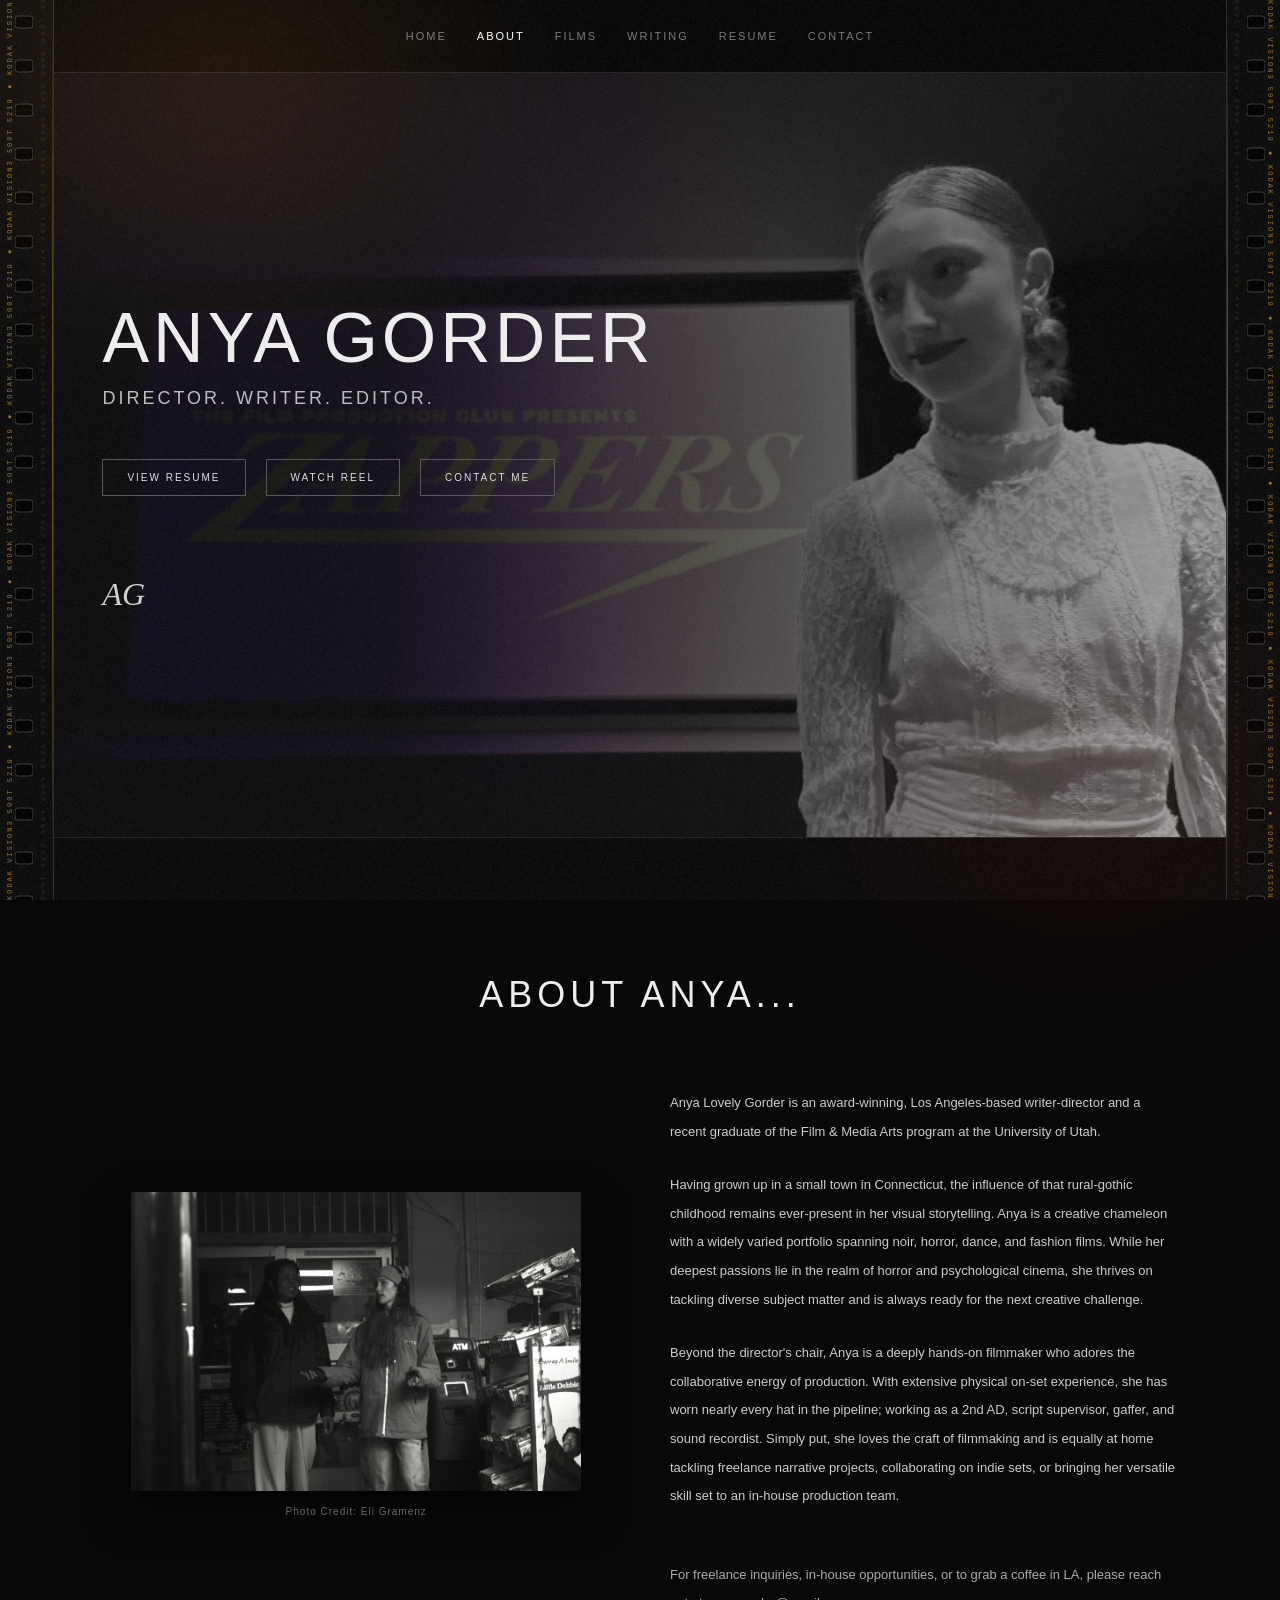
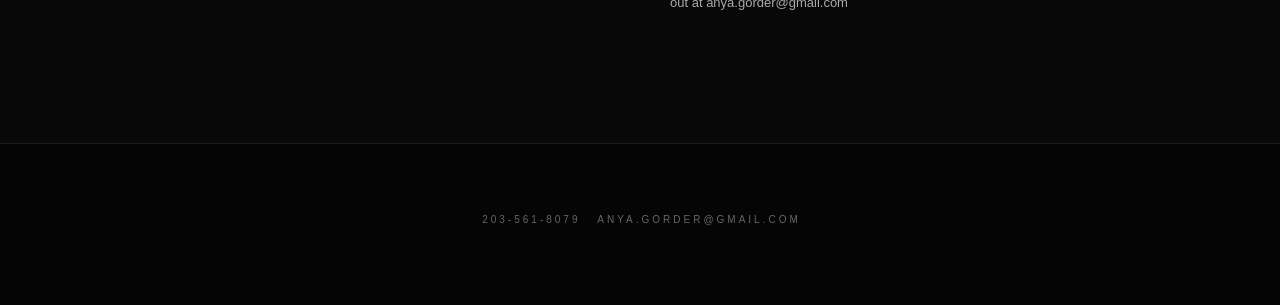
==== commit e450bb16: "Update Anya's contact email to Gmail" ====
--- a/about.html
+++ b/about.html
@@ -45,13 +45,13 @@
           
           <p>Beyond the director's chair, Anya is a deeply hands-on filmmaker who adores the collaborative energy of production. With extensive physical on-set experience, she has worn nearly every hat in the pipeline; working as a 2nd AD, script supervisor, gaffer, and sound recordist. Simply put, she loves the craft of filmmaking and is equally at home tackling freelance narrative projects, collaborating on indie sets, or bringing her versatile skill set to an in-house production team.</p>
           
-          <p class="bio-footer-text">For freelance inquiries, in-house opportunities, or to grab a coffee in LA, please reach out at anya.gorder@icloud.com</p>
+          <p class="bio-footer-text">For freelance inquiries, in-house opportunities, or to grab a coffee in LA, please reach out at anya.gorder@gmail.com</p>
         </div>
       </div>
     </main>
 
     <footer class="cinematic-footer">
-      <p>203-561-8079&nbsp;&nbsp; ANYA.GORDER@ICLOUD.COM</p>
+      <p>203-561-8079&nbsp;&nbsp; ANYA.GORDER@GMAIL.COM</p>
     </footer>
     <script src="film-effects.js"></script>
   </body>
--- a/styles.css
+++ b/styles.css
@@ -2226,4 +2226,434 @@
 
 .glow-link:hover .resume-item-title {
   text-shadow: 0 0 15px rgba(255, 255, 255, 1);
-}+}
+
+/* ========================================================
+   MOBILE EXPERIENCE
+   ======================================================== */
+@media (max-width: 760px) {
+  body {
+    min-width: 0;
+  }
+
+  .cinematic-theme {
+    padding-left: 0;
+    padding-right: 0;
+  }
+
+  .film-strip {
+    display: none !important;
+  }
+
+  .cinematic-nav {
+    flex-wrap: wrap;
+    gap: 6px 14px;
+    padding: 16px 14px;
+  }
+
+  .cinematic-nav a {
+    padding: 7px 2px;
+    font-size: 10px;
+    letter-spacing: 1.4px;
+    line-height: 1;
+  }
+
+  .cinematic-main {
+    padding: 60px 18px;
+  }
+
+  .section-title {
+    margin-bottom: 34px;
+    font-size: clamp(22px, 7vw, 30px);
+    letter-spacing: 2.5px;
+    line-height: 1.2;
+  }
+
+  .btn-outline {
+    padding: 12px 16px;
+    line-height: 1.25;
+    text-align: center;
+  }
+
+  .cinematic-footer {
+    padding: 32px 14px;
+  }
+
+  .cinematic-footer p {
+    margin: 0;
+    font-size: 10px;
+    letter-spacing: 1.5px;
+    line-height: 1.8;
+    overflow-wrap: anywhere;
+  }
+
+  .home-nav {
+    padding-top: 16px;
+    background: linear-gradient(to bottom, rgba(0, 0, 0, 0.88) 0%, rgba(0, 0, 0, 0.45) 76%, transparent 100%);
+  }
+
+  .home-main {
+    min-height: 100svh;
+    padding: 0;
+  }
+
+  .home-hero-content {
+    width: min(100% - 32px, 520px);
+    gap: 14px;
+    padding-top: 24px;
+  }
+
+  .home-title {
+    font-size: clamp(38px, 15vw, 58px);
+    letter-spacing: clamp(4px, 2.2vw, 9px);
+    line-height: 0.95;
+    overflow-wrap: anywhere;
+    opacity: 1;
+    transform: none;
+    animation: none;
+  }
+
+  .home-subtitle {
+    max-width: 300px;
+    font-size: 10px;
+    letter-spacing: 3.5px;
+    line-height: 1.7;
+    opacity: 1;
+    transform: none;
+    animation: none;
+  }
+
+  .home-footer {
+    padding-bottom: 24px;
+  }
+
+  .cinematic-hero {
+    min-height: 72svh;
+    padding: 112px 20px 56px;
+    align-items: flex-end;
+    background-image:
+      linear-gradient(to top, rgba(0, 0, 0, 0.96) 0%, rgba(0, 0, 0, 0.58) 58%, rgba(0, 0, 0, 0.18) 100%),
+      url('assets/about_presentation.jpg');
+    background-position: center;
+  }
+
+  .hero-content h1 {
+    font-size: clamp(34px, 11vw, 48px);
+    letter-spacing: 2.5px;
+    line-height: 1.05;
+  }
+
+  .hero-content h2 {
+    margin-bottom: 28px;
+    font-size: 12px;
+    letter-spacing: 2px;
+    line-height: 1.6;
+  }
+
+  .hero-buttons {
+    gap: 10px;
+  }
+
+  .hero-logo {
+    margin-top: 48px;
+  }
+
+  .bio-container {
+    gap: 28px;
+  }
+
+  .bio-portrait {
+    max-width: 100%;
+  }
+
+  .bio-text-col {
+    font-size: 14px;
+    line-height: 1.75;
+  }
+
+  .bio-text-col p {
+    margin-bottom: 20px;
+  }
+
+  .cinematic-film-hero {
+    width: 100%;
+    height: 62svh;
+    min-height: 430px;
+  }
+
+  .hero-film-overlay {
+    background: linear-gradient(0deg, rgba(8, 8, 8, 0.95) 0%, rgba(8, 8, 8, 0.58) 46%, rgba(8, 8, 8, 0.06) 100%);
+  }
+
+  .hero-film-content {
+    left: 20px;
+    right: 20px;
+    top: auto;
+    bottom: 34px;
+    transform: none;
+    opacity: 1;
+    animation: none;
+  }
+
+  .film-title {
+    font-size: clamp(34px, 12vw, 52px);
+    letter-spacing: 0.08em;
+    animation: none;
+  }
+
+  .film-director {
+    margin-top: 8px;
+    font-size: 12px;
+    letter-spacing: 0.14em;
+    line-height: 1.5;
+    opacity: 1;
+    animation: none;
+  }
+
+  .accordion-gallery {
+    flex-direction: column;
+    gap: 18px;
+    height: auto;
+    min-height: 0;
+    max-height: none;
+    margin-bottom: 56px;
+    border: none;
+    overflow: visible;
+  }
+
+  .accordion-item,
+  .accordion-item:hover {
+    flex: none;
+  }
+
+  .accordion-item {
+    min-height: 320px;
+    border: 1px solid #222;
+  }
+
+  .accordion-item:last-child {
+    border-right: 1px solid #222;
+  }
+
+  .accordion-item:nth-child(1) .accordion-bg,
+  .accordion-item:nth-child(1):hover .accordion-bg,
+  .accordion-item:hover .accordion-bg {
+    transform: scale(1);
+  }
+
+  .accordion-item:nth-child(1) .accordion-bg {
+    object-position: 68% center;
+  }
+
+  .vertical-title-wrapper {
+    display: none;
+  }
+
+  .expanded-info {
+    width: calc(100% - 36px);
+    height: auto;
+    padding-bottom: 26px;
+    opacity: 1;
+    transform: none;
+    pointer-events: auto;
+  }
+
+  .expanded-info h3 {
+    font-size: 24px;
+    letter-spacing: 2px;
+  }
+
+  .expanded-info p {
+    font-size: 13px;
+    line-height: 1.5;
+  }
+
+  .watch-btn {
+    padding: 11px 16px;
+    line-height: 1.25;
+  }
+
+  .modal-content {
+    width: 100%;
+    max-width: none;
+    aspect-ratio: 16 / 9;
+  }
+
+  .close-modal {
+    top: 10px;
+    right: 14px;
+    font-size: 34px;
+  }
+
+  .video-controls {
+    gap: 8px;
+    padding: 16px 12px;
+  }
+
+  .control-btn {
+    min-width: 36px;
+    min-height: 36px;
+    margin: 0;
+  }
+
+  .progress-container {
+    margin: 0 4px;
+  }
+
+  .time-display {
+    display: none;
+  }
+
+  .writing-main {
+    min-height: auto;
+    padding: 58px 16px 60px;
+  }
+
+  .writing-intro {
+    margin-bottom: 34px;
+    line-height: 1.6;
+  }
+
+  .script-list {
+    gap: 22px;
+  }
+
+  .script-header {
+    padding: 26px 20px;
+  }
+
+  .script-title {
+    font-size: 22px;
+    letter-spacing: 2px;
+    line-height: 1.2;
+  }
+
+  .script-logline {
+    font-size: 14px;
+  }
+
+  .resume-main {
+    min-height: auto;
+    padding: 48px 14px;
+  }
+
+  .resume-container {
+    padding: 32px 18px;
+  }
+
+  .resume-content-box h2 {
+    letter-spacing: 3px;
+    line-height: 1.15;
+  }
+
+  .resume-content-box .subtitle {
+    margin-bottom: 30px;
+    font-size: 12px;
+    letter-spacing: 2px;
+    line-height: 1.6;
+  }
+
+  .resume-intro,
+  .resume-skills {
+    font-size: 14px;
+  }
+
+  .resume-section-title {
+    font-size: 13px;
+    letter-spacing: 1.6px;
+    line-height: 1.4;
+  }
+
+  .resume-item-header,
+  .resume-item-subtitle {
+    flex-direction: column;
+    align-items: flex-start;
+    gap: 4px;
+  }
+
+  .resume-item-date {
+    font-size: 13px;
+  }
+
+  .resume-item-bullets {
+    padding-left: 18px;
+  }
+
+  .glow-link {
+    margin: 0 0 14px;
+    padding: 14px;
+  }
+
+  .btn-large {
+    display: block;
+    width: 100%;
+    padding: 16px 18px;
+  }
+
+  .contact-main {
+    min-height: auto;
+    padding: 58px 16px;
+  }
+
+  .contact-container {
+    gap: 34px;
+  }
+
+  .contact-intro {
+    margin-bottom: 28px;
+    font-size: 14px;
+  }
+
+  .contact-details p {
+    line-height: 1.6;
+    overflow-wrap: anywhere;
+  }
+
+  .credits-ticker-wrapper {
+    height: 320px;
+    padding: 28px 18px;
+  }
+
+  .credit-block {
+    margin-bottom: 42px;
+  }
+
+  .credit-role {
+    letter-spacing: 2px;
+  }
+
+  .credit-title {
+    font-size: 18px;
+    letter-spacing: 2px;
+    line-height: 1.25;
+  }
+
+  .credit-detail {
+    line-height: 1.5;
+  }
+}
+
+@media (max-width: 420px) {
+  .cinematic-nav {
+    gap: 4px 10px;
+    padding-left: 10px;
+    padding-right: 10px;
+  }
+
+  .cinematic-nav a {
+    font-size: 9.5px;
+    letter-spacing: 1.1px;
+  }
+
+  .home-title {
+    font-size: clamp(34px, 14vw, 46px);
+  }
+
+  .home-subtitle {
+    letter-spacing: 2.7px;
+  }
+
+  .section-title {
+    letter-spacing: 2px;
+  }
+}
